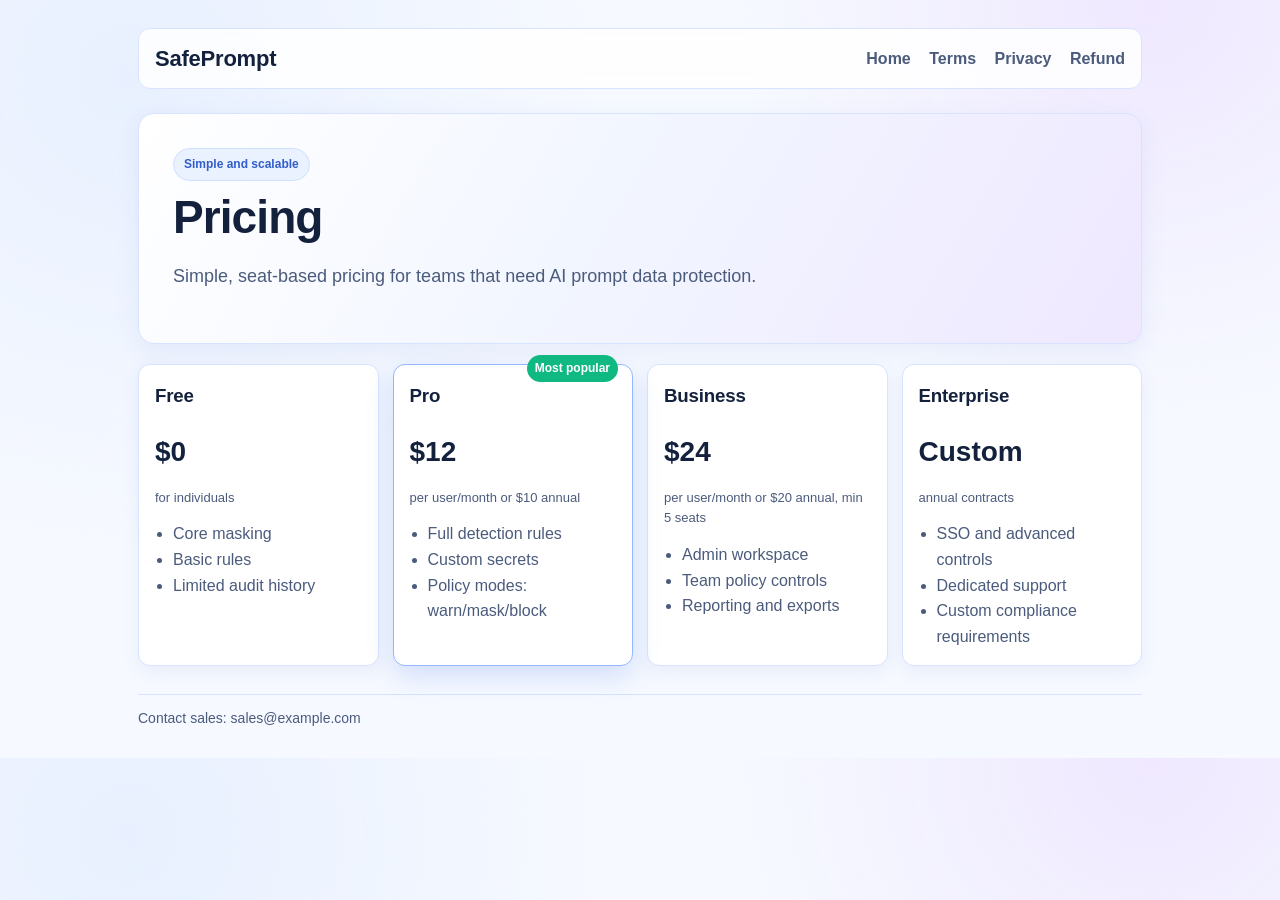
==== pricing.html @ edb3db76 "Add files via upload" ====
<!doctype html>
<html lang="en">
<head>
  <meta charset="UTF-8">
  <meta name="viewport" content="width=device-width, initial-scale=1.0">
  <title>SafePrompt Pricing</title>
  <link rel="stylesheet" href="./styles.css">
</head>
<body>
  <div class="container">
    <header>
      <div class="brand">SafePrompt</div>
      <nav>
        <a href="./index.html">Home</a>
        <a href="./terms.html">Terms</a>
        <a href="./privacy.html">Privacy</a>
        <a href="./refund.html">Refund</a>
      </nav>
    </header>

    <section class="hero">
      <span class="pill">Simple and scalable</span>
      <h1>Pricing</h1>
      <p>Simple, seat-based pricing for teams that need AI prompt data protection.</p>
    </section>

    <section class="cards">
      <article class="card">
        <h3>Free</h3>
        <div class="price">$0</div>
        <p class="price-note">for individuals</p>
        <ul>
          <li>Core masking</li>
          <li>Basic rules</li>
          <li>Limited audit history</li>
        </ul>
      </article>

      <article class="card featured">
        <span class="badge">Most popular</span>
        <h3>Pro</h3>
        <div class="price">$12</div>
        <p class="price-note">per user/month or $10 annual</p>
        <ul>
          <li>Full detection rules</li>
          <li>Custom secrets</li>
          <li>Policy modes: warn/mask/block</li>
        </ul>
      </article>

      <article class="card">
        <h3>Business</h3>
        <div class="price">$24</div>
        <p class="price-note">per user/month or $20 annual, min 5 seats</p>
        <ul>
          <li>Admin workspace</li>
          <li>Team policy controls</li>
          <li>Reporting and exports</li>
        </ul>
      </article>

      <article class="card">
        <h3>Enterprise</h3>
        <div class="price">Custom</div>
        <p class="price-note">annual contracts</p>
        <ul>
          <li>SSO and advanced controls</li>
          <li>Dedicated support</li>
          <li>Custom compliance requirements</li>
        </ul>
      </article>
    </section>

    <footer>
      Contact sales: sales@example.com
    </footer>
  </div>
</body>
</html>
---- styles.css ----
:root {
  --bg: #f6f9ff;
  --card: #ffffff;
  --text: #14213d;
  --muted: #4b5b7c;
  --accent: #2f80ff;
  --accent-2: #7a5cff;
  --line: #d7e3ff;
  --success: #10b981;
}

* {
  box-sizing: border-box;
}

body {
  margin: 0;
  font-family: Inter, Segoe UI, Arial, sans-serif;
  background:
    radial-gradient(circle at 10% 10%, #e8f0ff 0%, transparent 35%),
    radial-gradient(circle at 90% 0%, #efe8ff 0%, transparent 30%),
    var(--bg);
  color: var(--text);
  line-height: 1.6;
}

.container {
  max-width: 1060px;
  margin: 0 auto;
  padding: 28px;
}

header {
  display: flex;
  justify-content: space-between;
  align-items: center;
  margin-bottom: 24px;
  background: rgba(255, 255, 255, 0.85);
  border: 1px solid var(--line);
  border-radius: 12px;
  padding: 12px 16px;
  backdrop-filter: blur(8px);
}

.brand {
  font-weight: 800;
  font-size: 22px;
  letter-spacing: -0.01em;
}

nav a {
  color: var(--muted);
  text-decoration: none;
  margin-left: 14px;
  font-weight: 600;
}

nav a:hover {
  color: var(--text);
}

.pill {
  display: inline-block;
  font-size: 12px;
  font-weight: 700;
  color: #315dcb;
  background: #eaf1ff;
  border: 1px solid #cfe0ff;
  border-radius: 999px;
  padding: 6px 10px;
  margin-bottom: 10px;
}

.hero {
  background: linear-gradient(120deg, #ffffff 0%, #f2f6ff 45%, #efe8ff 100%);
  border: 1px solid var(--line);
  border-radius: 16px;
  padding: 34px;
  margin-bottom: 20px;
  box-shadow: 0 8px 24px rgba(53, 94, 196, 0.08);
}

h1, h2, h3 {
  margin-top: 0;
}

h1 {
  font-size: clamp(32px, 4vw, 46px);
  line-height: 1.15;
  letter-spacing: -0.02em;
  margin-bottom: 12px;
}

h2 {
  font-size: 26px;
  letter-spacing: -0.01em;
}

h3 {
  letter-spacing: -0.01em;
}

p {
  color: var(--muted);
}

.hero p {
  max-width: 750px;
  font-size: 18px;
}

.cta {
  display: inline-block;
  color: #ffffff;
  background: linear-gradient(120deg, var(--accent) 0%, var(--accent-2) 100%);
  padding: 11px 16px;
  border-radius: 10px;
  text-decoration: none;
  font-weight: 600;
  box-shadow: 0 6px 14px rgba(74, 102, 215, 0.28);
}

.cta:hover {
  transform: translateY(-1px);
}

.hero-actions {
  display: flex;
  flex-wrap: wrap;
  gap: 10px;
  margin-top: 14px;
}

.cta-secondary {
  display: inline-block;
  color: var(--text);
  background: #fff;
  border: 1px solid var(--line);
  padding: 10px 14px;
  border-radius: 10px;
  text-decoration: none;
  font-weight: 600;
}

.trust-bar {
  display: grid;
  grid-template-columns: repeat(auto-fit, minmax(180px, 1fr));
  gap: 10px;
  margin-bottom: 18px;
}

.trust-item {
  background: #ffffff;
  border: 1px solid var(--line);
  border-radius: 10px;
  padding: 10px 12px;
  font-size: 14px;
  color: var(--muted);
}

.cards {
  display: grid;
  grid-template-columns: repeat(auto-fit, minmax(220px, 1fr));
  gap: 14px;
}

.card {
  background: var(--card);
  border: 1px solid var(--line);
  border-radius: 12px;
  padding: 16px;
  box-shadow: 0 6px 18px rgba(53, 94, 196, 0.08);
}

.price {
  font-size: 28px;
  font-weight: 800;
  color: var(--text);
  margin: 2px 0 8px;
}

.price-note {
  font-size: 13px;
  color: var(--muted);
}

.card.featured {
  border-color: #95b7ff;
  box-shadow: 0 10px 28px rgba(60, 112, 232, 0.2);
  position: relative;
}

.badge {
  position: absolute;
  top: -10px;
  right: 14px;
  background: var(--success);
  color: #fff;
  font-size: 12px;
  font-weight: 700;
  border-radius: 999px;
  padding: 4px 8px;
}

ul {
  margin: 0;
  padding-left: 18px;
}

li {
  color: var(--muted);
}

footer {
  margin-top: 28px;
  border-top: 1px solid var(--line);
  padding-top: 12px;
  color: var(--muted);
  font-size: 14px;
}

.legal {
  background: var(--card);
  border: 1px solid var(--line);
  border-radius: 12px;
  padding: 24px;
  box-shadow: 0 6px 18px rgba(53, 94, 196, 0.08);
}
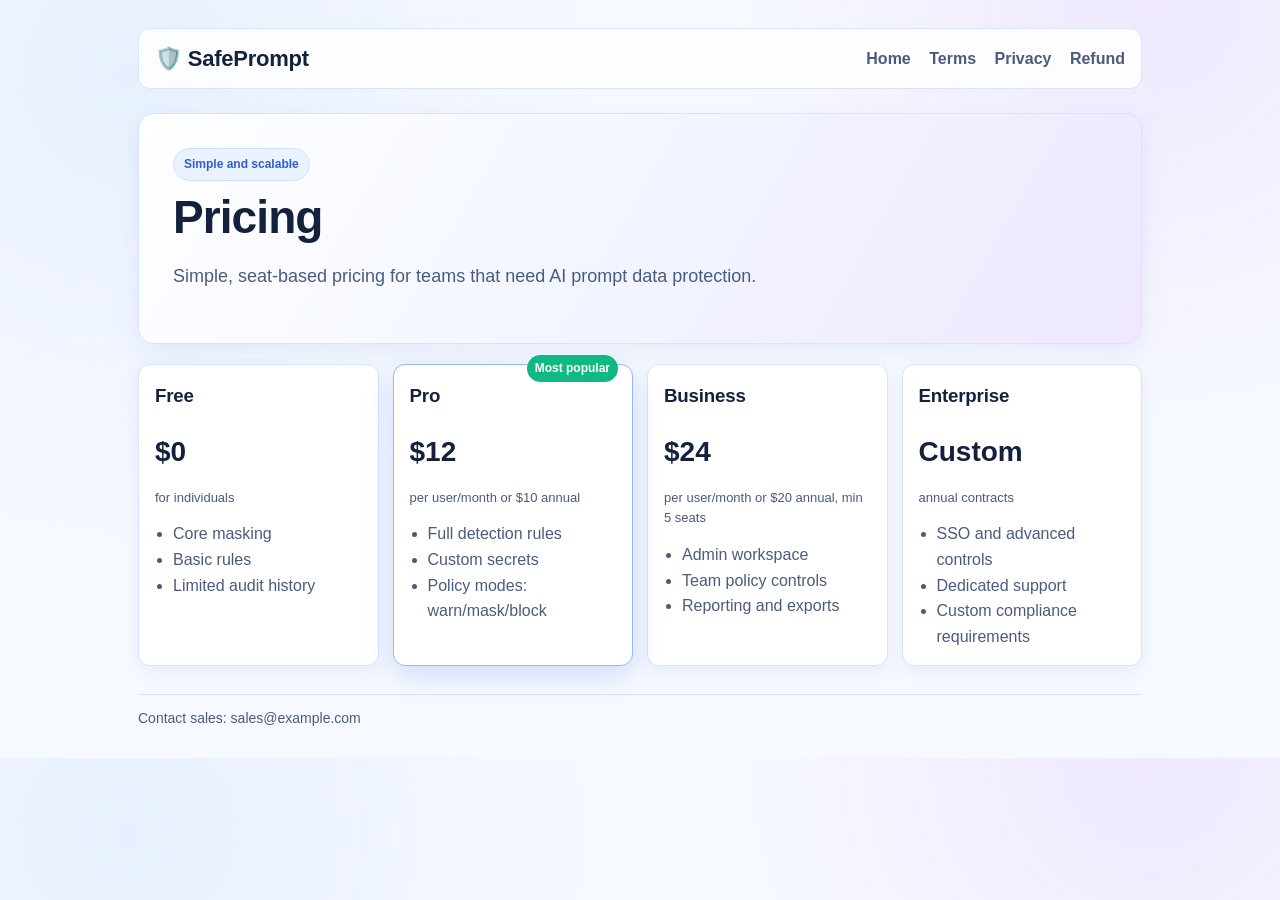
==== commit d79e6bc8: "Add files via upload" ====
--- a/pricing.html
+++ b/pricing.html
@@ -3,13 +3,13 @@
 <head>
   <meta charset="UTF-8">
   <meta name="viewport" content="width=device-width, initial-scale=1.0">
-  <title>SafePrompt Pricing</title>
+  <title>🛡️ SafePrompt Pricing</title>
   <link rel="stylesheet" href="./styles.css">
 </head>
 <body>
   <div class="container">
     <header>
-      <div class="brand">SafePrompt</div>
+      <div class="brand">🛡️ SafePrompt</div>
       <nav>
         <a href="./index.html">Home</a>
         <a href="./terms.html">Terms</a>
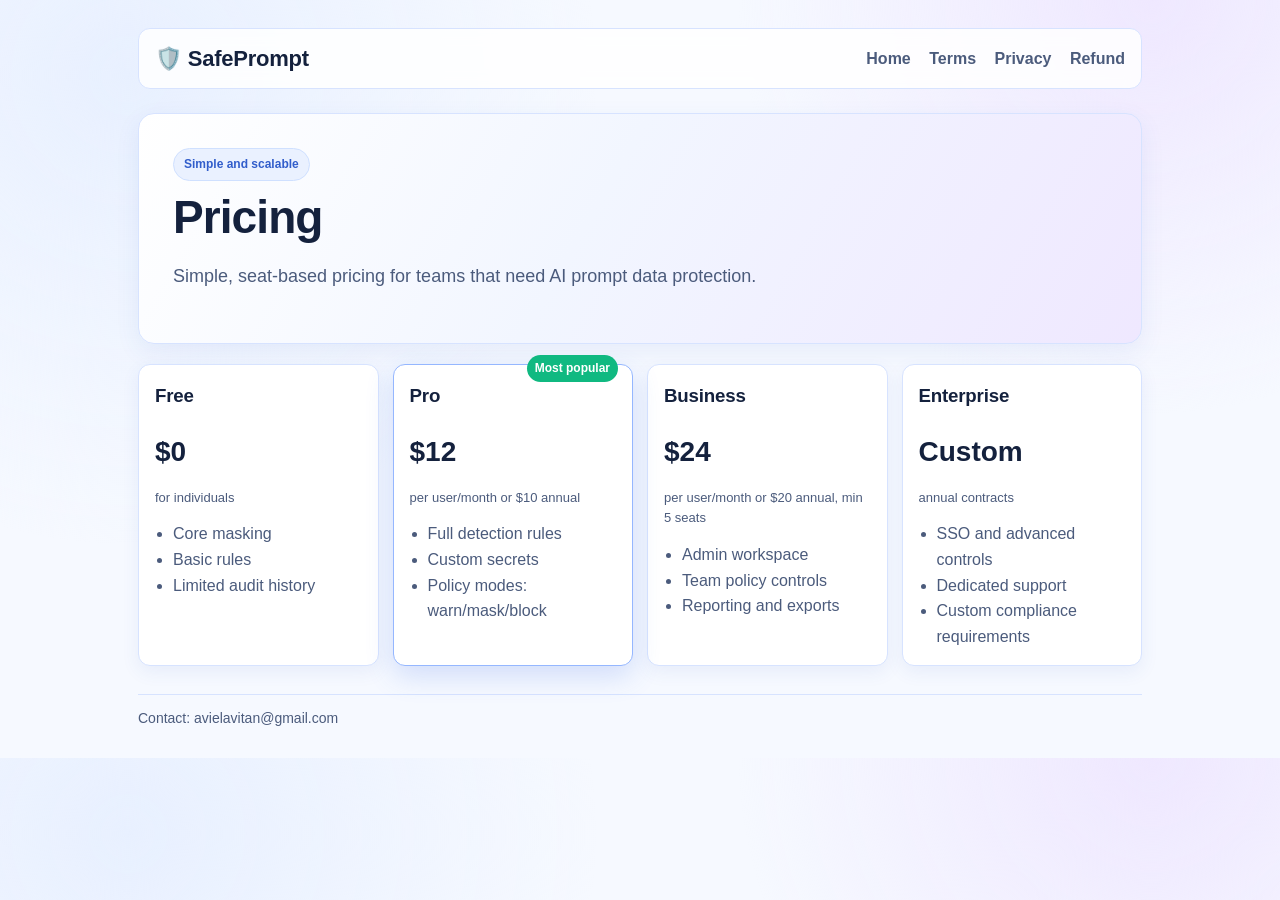
==== commit b91f4517: "Add files via upload" ====
--- a/pricing.html
+++ b/pricing.html
@@ -72,7 +72,7 @@
     </section>
 
     <footer>
-      Contact sales: sales@example.com
+      Contact: avielavitan@gmail.com
     </footer>
   </div>
 </body>
